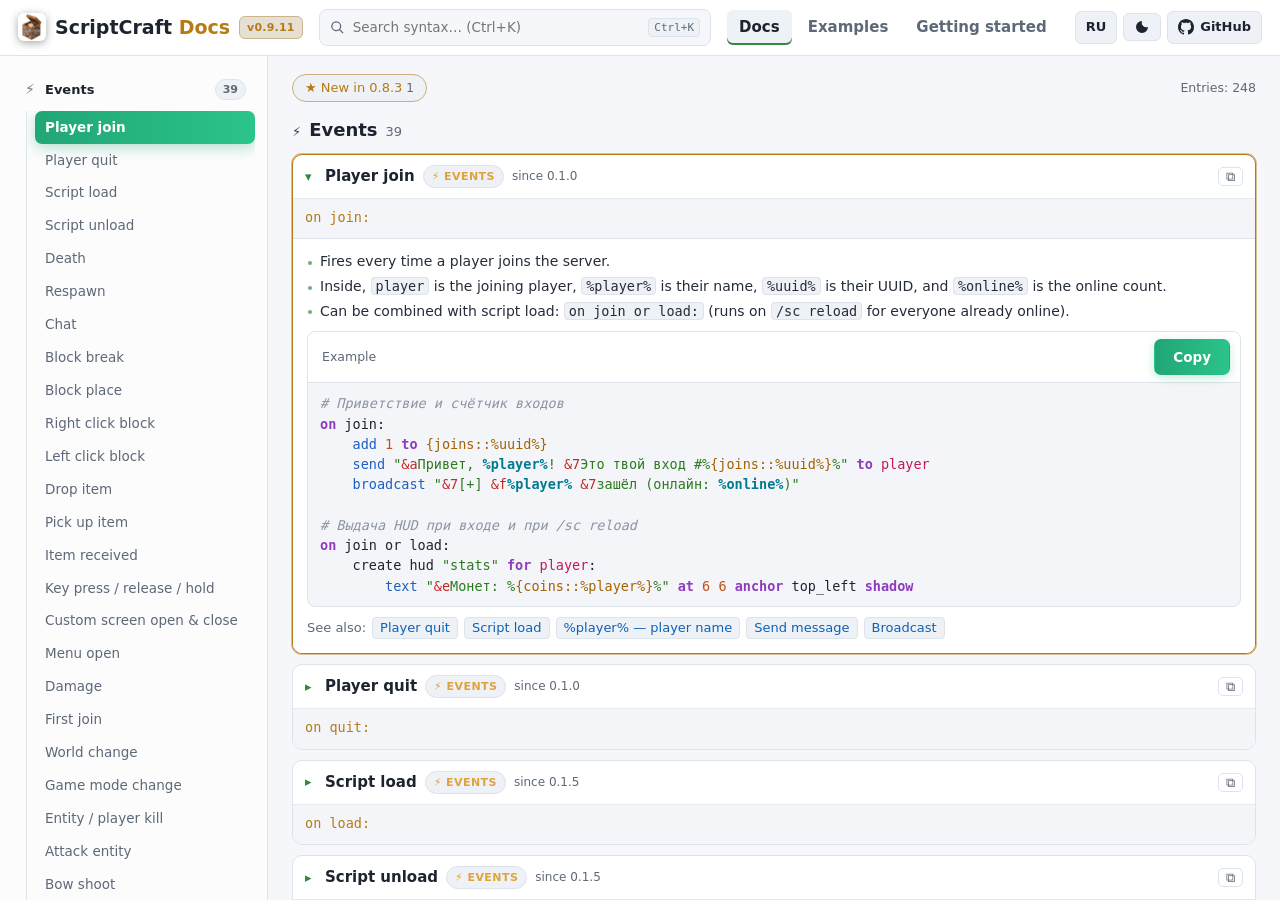
==== docs/index.html @ e04c00e5 "v0.9.11: Mixin dynamic real modid:item/block registration (Login Handshake + Variant B hot /sc reloa" ====
<!DOCTYPE html>
<html lang="en" data-lang="en" data-theme="dark">

<head>
  <meta charset="utf-8">
  <meta name="viewport" content="width=device-width, initial-scale=1, viewport-fit=cover">
  <title>ScriptCraft Docs</title>
  <meta name="description"
    content="ScriptCraft scripting language for Minecraft Forge 1.20.1: events, effects, conditions, expressions, targets, screens, and examples.">
  <link rel="icon" type="image/png" href="assets/icon.png">
  <link rel="stylesheet" href="assets/style.css">
</head>

<body class="ide-body">
  <header class="top ide-top">
    <div class="top-in ide-top-in">
      <div class="top-left">
        <button class="nav-toggle ide-menu-btn" id="nav-toggle" type="button" aria-expanded="false" aria-controls="side"
          aria-label="Menu">☰</button>
        <a class="logo" href="index.html">
          <img class="logo-img" src="assets/icon.png" alt="ScriptCraft">
          <span>ScriptCraft <b>Docs</b></span>
          <span class="ver-pill">v0.9.11</span>
        </a>
      </div>
      <label class="top-search" for="q">
        <svg width="15" height="15" viewBox="0 0 24 24" fill="currentColor" aria-hidden="true">
          <path
            d="M10 2a8 8 0 0 1 6.32 12.9l5.39 5.4-1.41 1.4-5.4-5.39A8 8 0 1 1 10 2zm0 2a6 6 0 1 0 0 12 6 6 0 0 0 0-12z" />
        </svg>
        <input id="q" type="search" autocomplete="off" spellcheck="false" data-i18n-ph="search.ph" aria-label="Search">
        <kbd class="search-kbd">Ctrl+K</kbd>
      </label>
      <nav class="nav ide-nav">
        <a href="index.html" class="active" data-i18n="nav.docs">Docs</a>
        <a href="examples.html" data-i18n="nav.examples">Examples</a>
        <a href="start.html" data-i18n="nav.start">Getting started</a>
      </nav>
      <div class="tools">
        <button class="btn" id="lang-toggle" type="button" data-i18n-title="lang.title"
          title="Переключить на русский"><span data-i18n="lang.btn">RU</span></button>
        <button class="btn" id="theme-toggle" type="button" data-i18n-title="theme.title"
          title="Light / dark theme"><svg viewBox="0 0 24 24" aria-hidden="true">
            <path d="M12 3a9 9 0 1 0 9 9 7 7 0 0 1-9-9z" />
          </svg></button>
        <a class="btn" href="https://github.com/ElgerElg/ScriptCraft" target="_blank" rel="noopener"><svg
            viewBox="0 0 16 16" aria-hidden="true">
            <path
              d="M8 0C3.58 0 0 3.58 0 8c0 3.54 2.29 6.53 5.47 7.59.4.07.55-.17.55-.38 0-.19-.01-.82-.01-1.49-2.01.37-2.53-.49-2.69-.94-.09-.23-.48-.94-.82-1.13-.28-.15-.68-.52-.01-.53.63-.01 1.08.58 1.23.82.72 1.21 1.87.87 2.33.66.07-.52.28-.87.51-1.07-1.78-.2-3.64-.89-3.64-3.95 0-.87.31-1.59.82-2.15-.08-.2-.36-1.02.08-2.12 0 0 .67-.21 2.2.82.64-.18 1.32-.27 2-.27.68 0 1.36.09 2 .27 1.53-1.04 2.2-.82 2.2-.82.44 1.1.16 1.92.08 2.12.51.56.82 1.27.82 2.15 0 3.07-1.87 3.75-3.65 3.95.29.25.54.73.54 1.48 0 1.07-.01 1.93-.01 2.2 0 .21.15.46.55.38A8.013 8.013 0 0 0 16 8c0-4.42-3.58-8-8-8z" />
          </svg><span class="txt" data-i18n="github">GitHub</span></a>
      </div>
    </div>
  </header>

  <div class="ide-shell ide-shell-2col">
    <button class="nav-shade" id="nav-shade" type="button" tabindex="-1" aria-label="Close"></button>
    <aside class="ide-side" id="side"></aside>
    <main class="ide-center" id="center">
      <div class="ide-bar">
        <div class="chips" id="chips"></div>
        <div class="status" id="status"></div>
      </div>
      <div id="list"><noscript>JavaScript is required for search and the syntax list.</noscript></div>
    </main>
  </div>

  <script src="data/syntax.js?v=0.9.11"></script>
  <script src="data/examples.js?v=0.9.11"></script>
  <script src="assets/app.js?v=0.9.11"></script>
  <script src="assets/docs.js?v=0.9.11"></script>
</body>

</html>
---- docs/assets/style.css ----
/* ScriptCraft Docs — общие стили. Темы задаются переменными на html[data-theme]. */
:root, html[data-theme="dark"] {
  --bg: #0c1017; --bg2: #121824; --card: #161d2b; --border: #253045; --text: #e6ecf5; --muted: #8a97ad;
  --accent: #4cc38a; --accent2: #2e8b5f; --gold: #f0b85b; --link: #6cb6ff; --code-bg: #0a0e15; --chip: #1c2536; --mark: #4a3f12;
  --hl-kw: #c792ea; --hl-fn: #82aaff; --hl-str: #c3e88d; --hl-num: #f78c6c; --hl-var: #ffcb6b; --hl-ph: #89ddff;
  --hl-com: #6a7385; --hl-tg: #ff9cac; --hl-col: #f07178; --shadow: 0 10px 28px rgba(0,0,0,.24);
  --accent-soft: rgba(76,195,138,.12); --accent-line: rgba(76,195,138,.34);
  --sb-track: #0f141e; --sb-thumb: #2b3c52; --sb-thumb-hover: #4cc38a;
}
html[data-theme="light"] {
  --bg: #f5f7fa; --bg2: #ffffff; --card: #ffffff; --border: #dde3ea; --text: #1d2430; --muted: #5d6878;
  --accent: #2f8a3c; --accent2: #23702e; --gold: #b87a14; --link: #0b62b8; --code-bg: #f3f5f8; --chip: #eef1f5; --mark: #fff0a8;
  --hl-kw: #8e3bbf; --hl-fn: #1d5fc4; --hl-str: #2c7a1f; --hl-num: #c2511d; --hl-var: #a26200; --hl-ph: #007a91;
  --hl-com: #8a94a3; --hl-tg: #c2185b; --hl-col: #c62828; --shadow: 0 10px 30px rgba(20,30,50,.07);
  --accent-soft: rgba(47,138,60,.09); --accent-line: rgba(47,138,60,.28);
  --sb-track: #eceff3; --sb-thumb: #a9cdb0; --sb-thumb-hover: #2f8a3c;
}
* { box-sizing: border-box; }

/* Полосы прокрутки в цветах сайта (страница, сайдбар, блоки кода) */
html, .side, .code pre, .nav { scrollbar-width: thin; scrollbar-color: var(--sb-thumb) var(--sb-track); }
.side, .code pre, .nav { scrollbar-color: var(--sb-thumb) transparent; }
::-webkit-scrollbar { width: 10px; height: 10px; }
::-webkit-scrollbar-track { background: var(--sb-track); }
::-webkit-scrollbar-thumb { background: var(--sb-thumb); border-radius: 999px; border: 2px solid var(--sb-track); background-clip: padding-box; min-height: 40px; }
::-webkit-scrollbar-thumb:hover { background: var(--sb-thumb-hover); background-clip: padding-box; }
::-webkit-scrollbar-thumb:active { background: var(--accent); background-clip: padding-box; }
::-webkit-scrollbar-corner { background: transparent; }
.side::-webkit-scrollbar, .code pre::-webkit-scrollbar, .nav::-webkit-scrollbar { width: 8px; height: 8px; }
.side::-webkit-scrollbar-track, .code pre::-webkit-scrollbar-track, .nav::-webkit-scrollbar-track { background: transparent; }
.side::-webkit-scrollbar-thumb, .nav::-webkit-scrollbar-thumb { border-color: var(--bg); }
.code pre::-webkit-scrollbar-thumb { border-color: var(--code-bg); }
html { scroll-padding-top: calc(var(--hh, 53px) + var(--sbh, 0px) + 12px); }
body { margin: 0; max-width: 100%; background: var(--bg); color: var(--text); font: 15px/1.55 system-ui, -apple-system, "Segoe UI", Roboto, "Noto Sans", sans-serif; overflow-x: clip; padding-left: env(safe-area-inset-left); padding-right: env(safe-area-inset-right); }
img, video { max-width: 100%; }
a { color: var(--link); text-decoration: none; }
a:hover { text-decoration: underline; }
code, pre, kbd { font-family: ui-monospace, "JetBrains Mono", "Cascadia Code", Consolas, "DejaVu Sans Mono", monospace; font-size: 13.5px; }
:not(pre) > code { background: var(--chip); border: 1px solid var(--border); border-radius: 4px; padding: 0 4px; }
kbd { border: 1px solid var(--border); border-bottom-width: 2px; border-radius: 4px; padding: 0 5px; background: var(--chip); font-size: 12px; }

html[data-lang="ru"] .l-en, html[data-lang="en"] .l-ru { display: none !important; }

/* Шапка */
.top { position: sticky; top: 0; z-index: 20; background: var(--bg2); border-bottom: 1px solid var(--border); }
.top-in { max-width: 1480px; margin: 0 auto; display: flex; align-items: center; gap: 18px; padding: 10px 20px; }
.logo { font-weight: 800; font-size: 19px; color: var(--text); white-space: nowrap; display: flex; align-items: center; gap: 9px; }
.logo:hover { text-decoration: none; }
.logo-img { width: 28px; height: 28px; border-radius: 6px; object-fit: cover; display: block; box-shadow: 0 2px 8px rgba(0,0,0,.35); }
.logo-mark { width: 26px; height: 26px; border-radius: 6px; background: linear-gradient(135deg, var(--accent), #2c6e8f); display: inline-grid; place-items: center; color: #fff; font-size: 13px; font-weight: 900; }
.logo b { color: var(--gold); font-weight: 800; }
.nav { display: flex; gap: 4px; flex: 1; }
.nav a { color: var(--muted); padding: 6px 12px; border-radius: 6px; font-weight: 600; }
.nav a:hover { background: var(--chip); color: var(--text); text-decoration: none; }
.nav a.active { color: var(--text); background: var(--chip); box-shadow: inset 0 -2px 0 var(--accent); }
.tools { display: flex; gap: 6px; align-items: center; }
.btn { background: var(--chip); color: var(--text); border: 1px solid var(--border); border-radius: 6px; padding: 5px 10px; cursor: pointer; font: inherit; font-size: 13px; font-weight: 600; display: inline-flex; align-items: center; gap: 6px; }
.btn:hover { border-color: var(--accent); }
.btn svg { width: 16px; height: 16px; fill: currentColor; }

.wrap { max-width: 1480px; margin: 0 auto; padding: 20px 20px 60px; }
.hero h1 { margin: 0 0 6px; font-size: clamp(28px, 4vw, 42px); line-height: 1.1; letter-spacing: -.035em; }
.hero p { margin: 0; color: var(--muted); max-width: 680px; font-size: 16px; }
.docs-hero { display: flex; align-items: flex-end; justify-content: space-between; gap: 24px; padding: 16px 0 22px; }
.eyebrow { display: block; color: var(--accent); font-size: 12px; font-weight: 800; letter-spacing: .09em; text-transform: uppercase; margin-bottom: 8px; }
.hero-actions { display: flex; gap: 8px; flex: none; }
.btn.primary { color: #fff; background: var(--accent2); border-color: var(--accent); }
.btn.primary:hover { background: var(--accent); text-decoration: none; }
.quickfacts { display: flex; flex-wrap: wrap; gap: 8px 20px; color: var(--muted); font-size: 12px; padding: 9px 12px; background: var(--accent-soft); border: 1px solid var(--accent-line); border-radius: 8px; }
.quickfacts > span { display: inline-flex; align-items: center; gap: 6px; }

/* Поиск и фильтры */
.searchbar { position: sticky; top: var(--hh, 53px); z-index: 10; background: color-mix(in srgb, var(--bg) 92%, transparent); backdrop-filter: blur(12px); padding: 10px 0 12px; border-bottom: 1px solid var(--border); margin-bottom: 16px; }
.search { display: flex; align-items: center; gap: 8px; background: var(--bg2); border: 1px solid var(--border); border-radius: 8px; padding: 0 12px; transition: border-color .15s, box-shadow .15s; }
.search:focus-within { border-color: var(--accent); box-shadow: 0 0 0 3px var(--accent-soft); }
.search input { flex: 1; border: 0; outline: 0; background: transparent; color: var(--text); font: inherit; font-size: 15px; padding: 9px 0; }
.search .hint { color: var(--muted); font-size: 12px; white-space: nowrap; }
.chips { display: flex; flex-wrap: wrap; gap: 6px; margin-top: 10px; }
.chip { background: var(--chip); border: 1px solid var(--border); color: var(--text); border-radius: 999px; padding: 3px 12px; cursor: pointer; font: inherit; font-size: 13px; }
.chip .n { color: var(--muted); margin-left: 4px; font-size: 12px; }
.chip.on { background: var(--accent2); border-color: var(--accent); color: #fff; }
.chip.on .n { color: #d8f5dc; }
.chip.clear { background: transparent; color: var(--muted); }
.status { color: var(--muted); font-size: 13px; margin-top: 8px; }

/* Раскладка документации — Вариант A: 3-колоночный IDE-справочник */
.layout { display: grid; grid-template-columns: 230px minmax(0, 1fr); gap: 20px; align-items: start; }
.layout.layout-3col { grid-template-columns: 236px minmax(0, 1fr) 370px; gap: 20px; }
.side-ico, .chip-ico, .cat-ico { opacity: .88; font-size: 13px; }
.chip.chip-new { border-color: color-mix(in srgb, var(--gold) 50%, var(--border)); color: var(--gold); }
.chip.chip-new.on { background: color-mix(in srgb, var(--gold) 24%, var(--chip)); border-color: var(--gold); color: var(--gold); }
.since.is-new { color: var(--gold); font-weight: 700; }
.card { cursor: pointer; }
.card.selected { border-color: var(--gold); box-shadow: 0 0 0 1px color-mix(in srgb, var(--gold) 55%, transparent), var(--shadow); }
.layout-3col .card-example-inline { display: none; }

/* Правая закреплённая панель живого примера (Quick Example) */
.preview-pane { position: sticky; top: calc(var(--hh, 53px) + var(--sbh, 130px) + 8px); max-height: calc(100vh - var(--hh, 53px) - var(--sbh, 130px) - 20px); overflow: auto; scrollbar-width: thin; scrollbar-color: var(--sb-thumb) transparent; }
.preview-card { background: var(--card); border: 1px solid var(--border); border-radius: 12px; overflow: hidden; box-shadow: var(--shadow); }
.preview-head { display: flex; align-items: center; gap: 8px; padding: 10px 14px; background: var(--bg2); border-bottom: 1px solid var(--border); font-size: 13px; }
.preview-head b { flex: 1; color: var(--gold); letter-spacing: .02em; }
.preview-dot { width: 8px; height: 8px; border-radius: 50%; background: var(--accent); box-shadow: 0 0 8px var(--accent); }
.preview-body { padding: 14px; }
.preview-empty { color: var(--muted); font-size: 13.5px; margin: 8px 0; }
.preview-title-row { display: flex; align-items: center; justify-content: space-between; gap: 8px; flex-wrap: wrap; margin-bottom: 10px; }
.preview-title-row h4 { margin: 0; font-size: 16px; }
.preview-sec { font-size: 11px; text-transform: uppercase; letter-spacing: .06em; color: var(--muted); font-weight: 700; margin: 14px 0 6px; }
.preview-syn { display: grid; gap: 4px; }
.preview-syn-row { display: grid; grid-template-columns: minmax(0, 1fr) 28px; align-items: stretch; background: var(--code-bg); border: 1px solid var(--border); border-radius: 6px; overflow: hidden; }
.preview-syn-row code { padding: 5px 8px; font-size: 12.5px; border: 0; background: transparent; white-space: pre-wrap; word-break: break-word; }
.preview-desc { font-size: 13.5px; margin: 0; }

@media (max-width: 1180px) {
  .layout.layout-3col { grid-template-columns: 220px minmax(0, 1fr); }
  .preview-pane { display: none; }
  .layout-3col .card-example-inline { display: block; }
}
.side { position: sticky; top: calc(var(--hh, 53px) + var(--sbh, 130px) + 8px); max-height: calc(100vh - var(--hh, 53px) - var(--sbh, 130px) - 20px); overflow: auto; font-size: 13.5px; padding-right: 6px; }
.side-tools { display: flex; align-items: center; gap: 4px; margin: 0 0 6px; padding: 0 2px 6px 8px; border-bottom: 1px solid var(--border); font-size: 12px; text-transform: uppercase; letter-spacing: .05em; color: var(--muted); font-weight: 700; }
.side-tools span { flex: 1; }
.side-all { background: transparent; border: 1px solid transparent; color: var(--muted); border-radius: 5px; width: 24px; height: 22px; padding: 0; cursor: pointer; display: inline-grid; place-items: center; }
.side-all svg { width: 14px; height: 14px; }
.side-all:hover { color: var(--accent); background: var(--chip); border-color: var(--border); }
.side-group { margin-bottom: 2px; }
.side-cat { width: 100%; display: flex; align-items: center; gap: 6px; background: transparent; border: 0; border-radius: 5px; padding: 5px 6px 5px 4px; margin-top: 4px; cursor: pointer; font: inherit; font-size: 12px; font-weight: 700; text-transform: uppercase; letter-spacing: .05em; color: var(--muted); text-align: left; }
.side-cat:hover { color: var(--text); background: var(--chip); }
.side-cat:focus-visible, .side-all:focus-visible, .side a:focus-visible { outline: 2px solid var(--accent); outline-offset: -2px; }
.side-cat .chev { width: 14px; height: 14px; flex: none; transition: transform .22s ease; }
.side-group.collapsed .chev { transform: rotate(-90deg); }
.side-name { flex: 1; overflow: hidden; text-overflow: ellipsis; white-space: nowrap; }
.side-n { font-weight: 600; font-size: 11px; background: var(--chip); border: 1px solid var(--border); border-radius: 999px; padding: 0 6px; letter-spacing: 0; }
.side-items { display: grid; grid-template-rows: 1fr; transition: grid-template-rows .22s ease; }
.side-group.collapsed .side-items { grid-template-rows: 0fr; }
.side-inner { overflow: hidden; min-height: 0; padding-left: 10px; margin-left: 10px; border-left: 1px solid var(--border); visibility: visible; transition: visibility 0s; }
.side-group.collapsed .side-inner { visibility: hidden; transition: visibility 0s .22s; }
@media (prefers-reduced-motion: reduce) { .side-items, .side-cat .chev, .side-inner { transition: none !important; } }
.side a { display: block; color: var(--text); padding: 2px 8px; border-radius: 4px; white-space: nowrap; overflow: hidden; text-overflow: ellipsis; }
.side a:hover { background: var(--chip); text-decoration: none; }
.side a.cur { background: var(--chip); color: var(--accent); }

.cat-title { margin: 26px 0 10px; font-size: 18px; display: flex; align-items: baseline; gap: 8px; }
.cat-title:first-child { margin-top: 0; }
.cat-title small { color: var(--muted); font-weight: 400; font-size: 13px; }

.card { background: var(--card); border: 1px solid var(--border); border-radius: 10px; padding: 12px 14px; margin-bottom: 10px; box-shadow: var(--shadow); transition: border-color .15s, transform .15s; }
.card:hover { border-color: color-mix(in srgb, var(--border) 45%, var(--accent)); }
.card.flash { animation: flash 1.6s ease-out; }
@keyframes flash { 0% { border-color: var(--accent); box-shadow: 0 0 0 3px var(--accent); } 100% { } }
.card-h { display: flex; align-items: center; gap: 8px; flex-wrap: wrap; }
.card-h h3 { margin: 0; font-size: 16px; letter-spacing: -.01em; }
.badge { font-size: 11px; font-weight: 700; text-transform: uppercase; letter-spacing: .04em; padding: 2px 8px; border-radius: 999px; background: var(--chip); color: var(--muted); border: 1px solid var(--border); }
.badge.c-events { color: #e0a33a; } .badge.c-effects { color: #5aa9e6; } .badge.c-conditions { color: #c77dde; }
.badge.c-expressions { color: #4fc1b0; } .badge.c-targets { color: #ef6f8a; } .badge.c-structures { color: #8fbf4d; }
.badge.c-screen { color: #e88b4a; } .badge.c-commands { color: #9aa6ff; } .badge.c-config { color: #b0a58f; }
.since { font-size: 12px; color: var(--muted); }
.perma { margin-left: auto; color: var(--muted); font-weight: 700; padding: 0 6px; border-radius: 4px; }
.perma:hover { color: var(--accent); background: var(--chip); text-decoration: none; }
.syntax { margin: 9px 0 8px; display: grid; border: 1px solid var(--border); border-radius: 7px; overflow: hidden; background: var(--code-bg); }
.nav-toggle { display: none; }
.nav-shade { display: none; }
.syntax-row { min-width: 0; display: grid; grid-template-columns: 28px minmax(0, 1fr) 32px; align-items: stretch; border-bottom: 1px solid var(--border); }
.syntax-row:last-child { border-bottom: 0; }
.syntax-index { display: grid; place-items: center; color: var(--muted); background: var(--bg2); border-right: 1px solid var(--border); font: 11px ui-monospace, monospace; user-select: none; }
.syntax code { display: block; border: 0; border-radius: 0; padding: 5px 9px; white-space: pre-wrap; word-break: break-word; background: transparent; }
.syntax-copy { border: 0; border-left: 1px solid var(--border); background: transparent; color: var(--muted); cursor: pointer; font: 15px/1 system-ui; }
.syntax-copy:hover, .syntax-copy.ok { color: var(--accent); background: var(--accent-soft); }
.desc { margin: 7px 0 9px; color: color-mix(in srgb, var(--text) 88%, var(--muted)); }
.desc p { margin: 0 0 6px; }
.desc-lines { list-style: none; display: grid; gap: 3px; margin: 0; padding: 0; }
.desc-lines li { position: relative; padding-left: 13px; }
.desc-lines li::before { content: ""; position: absolute; left: 1px; top: .68em; width: 4px; height: 4px; border-radius: 50%; background: var(--accent); opacity: .7; }
.label { font-size: 12px; text-transform: uppercase; letter-spacing: .05em; color: var(--muted); margin: 10px 0 4px; font-weight: 700; }
.related { margin-top: 10px; font-size: 13px; color: var(--muted); display: flex; gap: 6px; flex-wrap: wrap; align-items: center; }
.related a { background: var(--chip); border: 1px solid var(--border); border-radius: 4px; padding: 0 7px; }
.empty { text-align: center; color: var(--muted); padding: 50px 0; }
mark { background: var(--mark); color: inherit; border-radius: 2px; }

/* Блоки кода */
.code { border: 1px solid var(--border); border-radius: 8px; overflow: hidden; background: var(--code-bg); margin: 8px 0; }
.code-h { display: flex; align-items: center; justify-content: space-between; gap: 10px; padding: 7px 10px 7px 14px; border-bottom: 1px solid var(--border); font-size: 12.5px; color: var(--muted); background: var(--bg2); }
.code-h .copy { padding: 7px 18px; min-height: 34px; font-size: 13.5px; font-weight: 700; border-radius: 7px; background: linear-gradient(90deg, #21a675, #2bc48a); color: #fff; border-color: transparent; box-shadow: 0 3px 10px rgba(33, 166, 117, .24); transition: filter .15s, transform .1s; }
.code-h .copy:hover { filter: brightness(1.08); }
.code-h .copy:active { transform: translateY(1px); }
.code-h .copy.ok { background: var(--accent); border-color: var(--accent); color: #fff; }
.code pre { margin: 0; padding: 10px 12px; overflow: auto; line-height: 1.5; tab-size: 4; }
.code.bare .code-h { position: absolute; }
.hl-kw { color: var(--hl-kw); font-weight: 600; } .hl-fn { color: var(--hl-fn); } .hl-str { color: var(--hl-str); }
.hl-num { color: var(--hl-num); } .hl-var { color: var(--hl-var); } .hl-ph { color: var(--hl-ph); font-weight: 600; }
.hl-com { color: var(--hl-com); font-style: italic; } .hl-tg { color: var(--hl-tg); } .hl-col { color: var(--hl-col); }
.hl-key { color: var(--hl-fn); }

/* Примеры и «Начало» */
.ex-toc { display: flex; flex-wrap: wrap; gap: 8px; margin-bottom: 18px; }
.ex { background: var(--card); border: 1px solid var(--border); border-radius: 12px; padding: 18px 20px; margin-bottom: 22px; box-shadow: var(--shadow); }
.ex h2 { margin: 0 0 6px; font-size: 20px; display: flex; gap: 8px; align-items: center; }
.ex ul { margin: 8px 0 0; padding-left: 20px; }
.ex li { margin: 3px 0; }
.prose { max-width: 900px; }
.prose h2 { margin: 30px 0 10px; font-size: 21px; border-bottom: 1px solid var(--border); padding-bottom: 6px; }
.prose h3 { margin: 20px 0 6px; font-size: 16px; }
.prose table { border-collapse: collapse; width: 100%; font-size: 14px; margin: 8px 0; }
.prose th, .prose td { border: 1px solid var(--border); padding: 6px 10px; text-align: left; vertical-align: top; }
.prose th { background: var(--bg2); }
.note { border-left: 3px solid var(--accent); background: var(--bg2); padding: 8px 14px; border-radius: 0 8px 8px 0; margin: 10px 0; }
.foot { text-align: center; color: var(--muted); font-size: 13px; padding: 20px; border-top: 1px solid var(--border); }

/* ===== Вариант A: полноэкранный 3-колоночный IDE-справочник ===== */
.ide-body { height: 100vh; overflow: hidden; display: flex; flex-direction: column; }
.ide-top { flex: none; background: var(--bg2); border-bottom: 1px solid var(--border); }
.ide-top-in { max-width: none; width: 100%; padding: 9px 18px; gap: 16px; }
.top-left { display: flex; align-items: center; gap: 10px; flex: none; }
.ver-pill { font-size: 11px; font-weight: 800; color: var(--gold); background: color-mix(in srgb, var(--gold) 15%, var(--chip)); border: 1px solid color-mix(in srgb, var(--gold) 45%, var(--border)); border-radius: 6px; padding: 2px 7px; letter-spacing: .02em; }
.top-search { flex: 1; max-width: 460px; margin: 0 auto; display: flex; align-items: center; gap: 8px; background: var(--bg); border: 1px solid var(--border); border-radius: 8px; padding: 0 10px; transition: border-color .15s, box-shadow .15s; }
.top-search:focus-within { border-color: var(--accent); box-shadow: 0 0 0 3px var(--accent-soft); }
.top-search svg { color: var(--muted); flex: none; }
.top-search input { flex: 1; min-width: 0; border: 0; outline: 0; background: transparent; color: var(--text); font: inherit; font-size: 13.5px; padding: 7px 0; }
.search-kbd { font-size: 11px; color: var(--muted); border-bottom-width: 1px; }
.ide-nav { flex: none; }
.ide-menu-btn { display: none; background: var(--chip); color: var(--text); border: 1px solid var(--border); border-radius: 6px; padding: 4px 9px; font-size: 16px; cursor: pointer; }

.ide-shell { flex: 1; min-height: 0; display: grid; grid-template-columns: 268px minmax(0, 1fr); }
.ide-shell.ide-shell-2col { grid-template-columns: 268px minmax(0, 1fr); }
.ide-page-head { margin: 0 0 18px; }
.ide-page-head h1 { margin: 0 0 6px; font-size: 26px; font-weight: 800; letter-spacing: -.02em; }
.ide-page-head p { margin: 0; color: var(--muted); font-size: 14.5px; }
.ide-prose { max-width: none; }
.ide-prose-card { max-width: 920px; background: var(--card); border: 1px solid var(--border); border-radius: 12px; padding: 18px 20px; margin-bottom: 16px; box-shadow: var(--shadow); }
.ide-prose-card h2 { margin: 0 0 10px; font-size: 19px; border-bottom: 1px solid var(--border); padding-bottom: 8px; }
.ex.on { border-color: var(--gold); }
.ex.flash { animation: flash 1.4s ease-out; }
.ide-side { border-right: 1px solid var(--border); background: color-mix(in srgb, var(--bg2) 65%, var(--bg)); overflow-y: auto; padding: 14px 12px 18px; display: flex; flex-direction: column; gap: 14px; }
.side-tree { flex: 1; }
.ide-side .side-cat { font-size: 13px; text-transform: none; letter-spacing: 0; color: var(--text); padding: 7px 9px; border-radius: 7px; margin-top: 2px; }
.ide-side .side-cat:hover { background: var(--chip); }
.ide-side .side-ico { width: 18px; text-align: center; color: var(--muted); font-size: 14px; }
.ide-side .side-n { background: var(--chip); color: var(--muted); border: 1px solid var(--border); font-size: 11px; padding: 1px 7px; border-radius: 999px; }
.ide-side .side-inner { margin-left: 14px; padding-left: 8px; border-left: 1px solid var(--border); margin-top: 3px; margin-bottom: 6px; }
.ide-side a { display: block; color: var(--muted); padding: 6px 10px; border-radius: 7px; font-size: 13.5px; white-space: nowrap; overflow: hidden; text-overflow: ellipsis; transition: background .12s, color .12s; }
.ide-side a:hover { background: var(--chip); color: var(--text); text-decoration: none; }
.ide-side a.cur { background: linear-gradient(90deg, #21a675, #2bc48a); color: #fff; font-weight: 700; box-shadow: 0 4px 14px rgba(33, 166, 117, .32); }

.side-ex { background: var(--card); border: 1px solid var(--border); border-radius: 10px; padding: 11px 12px; }
.side-ex-h { font-weight: 800; font-size: 13px; color: var(--text); margin-bottom: 6px; }
.side-ex-link { font-size: 12.5px !important; padding: 4px 6px !important; color: var(--link) !important; }
.side-ex-all { font-size: 12px !important; padding: 5px 6px 2px !important; color: var(--gold) !important; font-weight: 600; }

.ide-center { overflow-y: auto; padding: 18px 24px 40px; min-width: 0; }
.ide-bar { display: flex; align-items: center; justify-content: space-between; gap: 10px; flex-wrap: wrap; margin-bottom: 14px; }
.ide-bar .chips { margin: 0; }
.ide-bar .status { margin: 0; font-size: 12.5px; }

.ide-crumb { display: flex; align-items: baseline; gap: 8px; flex-wrap: wrap; margin: 0 0 14px; }
.ide-crumb > span:first-child { color: var(--muted); font-size: 20px; font-weight: 700; }
.ide-crumb > b { color: var(--border); font-size: 20px; font-weight: 400; }
.ide-crumb h1 { margin: 0; font-size: 22px; font-weight: 800; letter-spacing: -.02em; }
.ide-crumb .since { margin-left: auto; }

.ide-focus-card { background: var(--card); border: 1px solid var(--border); border-radius: 12px; overflow: hidden; box-shadow: var(--shadow); }
.ide-primary-syn { padding: 14px 16px; background: var(--code-bg); border-bottom: 1px solid var(--border); }
.ide-primary-syn code { font-size: 14.5px; color: var(--gold); background: transparent; border: 0; padding: 0; white-space: pre-wrap; word-break: break-word; }
.ide-tabs { display: flex; align-items: center; gap: 4px; padding: 0 12px; background: var(--bg2); border-bottom: 1px solid var(--border); }
.ide-tab { background: transparent; border: 0; color: var(--muted); padding: 10px 10px; font: inherit; font-size: 13px; font-weight: 600; cursor: pointer; position: relative; }
.ide-tab:hover { color: var(--text); }
.ide-tab.on { color: var(--accent); }
.ide-tab.on::after { content: ""; position: absolute; left: 8px; right: 8px; bottom: 0; height: 2px; background: var(--accent); border-radius: 2px; }
.ide-tab small { opacity: .7; margin-left: 3px; }
.ide-tab-copy { margin-left: auto; padding: 3px 10px; font-size: 12px; }
.ide-tab-panel { padding: 14px 16px; }
.ide-syn-list { display: grid; gap: 6px; margin-bottom: 12px; }
.ide-syn-row { display: grid; grid-template-columns: 24px minmax(0, 1fr) 28px; align-items: stretch; background: var(--code-bg); border: 1px solid var(--border); border-radius: 7px; overflow: hidden; }
.ide-syn-idx { display: grid; place-items: center; font: 11px ui-monospace, monospace; color: var(--muted); background: var(--bg2); border-right: 1px solid var(--border); }
.ide-syn-row code { padding: 6px 10px; background: transparent; border: 0; white-space: pre-wrap; word-break: break-word; }
.ide-focus-desc { margin: 0; font-size: 14px; }
.ide-meta-row { display: flex; align-items: center; gap: 10px; margin-top: 12px; padding-top: 10px; border-top: 1px solid var(--border); }
.ide-perma { margin-left: auto; font-family: ui-monospace, monospace; font-size: 12px; color: var(--muted); }
.ide-rel-grid { display: grid; grid-template-columns: repeat(auto-fill, minmax(190px, 1fr)); gap: 8px; }
.ide-rel-card { display: flex; flex-direction: column; gap: 4px; padding: 9px 11px; background: var(--code-bg); border: 1px solid var(--border); border-radius: 8px; color: var(--text); }
.ide-rel-card:hover { border-color: var(--accent); text-decoration: none; }
.ide-rel-card b { font-size: 13px; }
.ide-rel-card code { font-size: 11.5px; color: var(--muted); border: 0; background: transparent; padding: 0; white-space: nowrap; overflow: hidden; text-overflow: ellipsis; }

.ide-more-h { display: flex; align-items: center; gap: 8px; margin: 22px 0 10px; font-size: 12px; font-weight: 800; text-transform: uppercase; letter-spacing: .06em; color: var(--muted); }
.ide-more-h small { background: var(--chip); border: 1px solid var(--border); border-radius: 999px; padding: 0 7px; font-weight: 700; }
.ide-mini-grid { display: grid; gap: 8px; }
.ide-mini { background: var(--card); border: 1px solid var(--border); border-radius: 9px; padding: 10px 13px; cursor: pointer; transition: border-color .14s, background .14s; }
.ide-mini:hover { border-color: var(--accent); background: color-mix(in srgb, var(--card) 85%, var(--accent-soft)); }
.ide-mini.on { border-color: var(--gold); box-shadow: inset 3px 0 0 var(--gold); }
.ide-mini-h { display: flex; align-items: center; gap: 8px; flex-wrap: wrap; margin-bottom: 5px; }
.ide-mini-h b { font-size: 14px; }
.ide-mini-code { background: var(--code-bg); border: 1px solid var(--border); border-radius: 6px; padding: 5px 9px; }
.ide-mini-code code { background: transparent; border: 0; padding: 0; font-size: 12.5px; color: var(--hl-fn); white-space: pre-wrap; word-break: break-word; }

.ide-acc { background: var(--card); border: 1px solid var(--border); border-radius: 10px; margin-bottom: 10px; overflow: hidden; transition: border-color .15s, box-shadow .15s; }
.ide-acc:hover { border-color: color-mix(in srgb, var(--border) 45%, var(--accent)); }
.ide-acc.on { border-color: var(--gold); box-shadow: 0 0 0 1px color-mix(in srgb, var(--gold) 45%, transparent); }
.ide-acc.flash { animation: flash 1.4s ease-out; }
.ide-acc-head { display: flex; align-items: center; gap: 8px; flex-wrap: wrap; padding: 10px 12px; cursor: pointer; user-select: none; }
.ide-acc-head h3 { margin: 0; font-size: 15px; font-weight: 700; }
.ide-acc-chev { color: var(--accent); font-size: 13px; width: 12px; flex: none; }
.ide-head-copy { margin-left: auto; border: 1px solid var(--border); border-radius: 5px; padding: 2px 7px; font-size: 13px; }
.ide-acc-syn { padding: 7px 12px 9px; border-top: 1px solid color-mix(in srgb, var(--border) 60%, transparent); background: var(--code-bg); cursor: pointer; }
.ide-acc-syn code { background: transparent; border: 0; padding: 0; color: var(--gold); font-size: 13.5px; white-space: pre-wrap; word-break: break-word; }
.ide-acc-body { padding: 12px 14px 14px; border-top: 1px solid var(--border); background: color-mix(in srgb, var(--bg2) 40%, var(--card)); }
.ide-prev-sub { color: var(--muted); font-size: 13px; margin: -8px 0 12px; }

.ide-preview { border-left: 1px solid var(--border); background: color-mix(in srgb, var(--bg2) 55%, var(--bg)); overflow-y: auto; padding: 18px 18px 32px; }
.ide-prev-h { margin: 0 0 14px; font-size: 18px; font-weight: 800; letter-spacing: -.015em; }
.ide-editor-box { background: var(--code-bg); border: 1px solid var(--border); border-radius: 10px; overflow: hidden; box-shadow: var(--shadow); }
.ide-editor-tabs { display: flex; background: var(--bg2); border-bottom: 1px solid var(--border); }
.ide-editor-tab { padding: 8px 14px; font-family: ui-monospace, monospace; font-size: 12.5px; color: var(--text); background: var(--code-bg); border-right: 1px solid var(--border); border-top: 2px solid var(--accent); }
.ide-editor-body { display: grid; grid-template-columns: 34px minmax(0, 1fr); min-height: 190px; }
.ide-gutter { padding: 12px 6px 12px 0; text-align: right; color: var(--muted); opacity: .65; font: 12.5px/1.6 ui-monospace, monospace; user-select: none; border-right: 1px solid color-mix(in srgb, var(--border) 60%, transparent); display: flex; flex-direction: column; }
.ide-pre { margin: 0; padding: 12px 12px; overflow: auto; font: 13px/1.6 ui-monospace, "JetBrains Mono", Consolas, monospace; tab-size: 4; color: var(--text); }
.ide-run-btn { width: 100%; margin-top: 12px; padding: 10px 14px; border: 0; border-radius: 8px; background: linear-gradient(90deg, #21a675, #2bc48a); color: #fff; font: inherit; font-size: 14px; font-weight: 700; cursor: pointer; box-shadow: 0 6px 18px rgba(33, 166, 117, .28); transition: filter .15s, transform .1s; }
.ide-run-btn:hover { filter: brightness(1.08); }
.ide-run-btn:active { transform: translateY(1px); }
.ide-output-box { margin-top: 10px; padding: 9px 12px; background: var(--code-bg); border: 1px solid var(--border); border-radius: 8px; font: 12.5px/1.45 ui-monospace, monospace; color: var(--muted); }

@media (max-width: 1180px) {
  .ide-shell { grid-template-columns: 240px minmax(0, 1fr); }
  .ide-preview { display: none; }
}
@media (max-width: 900px) {
  .ide-body { height: auto; overflow: visible; }
  .ide-shell { grid-template-columns: 1fr; }
  .ide-menu-btn { display: inline-flex; }
  .top-search { order: 4; flex-basis: 100%; max-width: none; }
  .ide-side { position: fixed; z-index: 40; top: 0; left: 0; width: min(300px, 86vw); height: 100dvh; transform: translateX(-105%); transition: transform .2s ease; }
  html.nav-open .ide-side { transform: translateX(0); box-shadow: 8px 0 28px rgba(0,0,0,.45); }
}

@media (max-width: 900px) {
  .layout { grid-template-columns: 1fr; }
  .docs-hero { align-items: flex-start; flex-direction: column; padding-top: 6px; }
  .hero-actions { width: 100%; flex-wrap: wrap; }
  .hero-actions .btn { justify-content: center; flex: 1; }
  .quickfacts { margin-top: -8px; }
  .top { padding-top: env(safe-area-inset-top); }
  .top-in { flex-wrap: wrap; gap: 8px 12px; padding: 8px 14px; }
  .nav { order: 3; flex-basis: 100%; overflow-x: auto; }
  .nav a { min-height: 40px; display: inline-flex; align-items: center; }
  .tools { margin-left: auto; }
  .btn, .chip, .nav-toggle { min-height: 40px; }
  .searchbar { position: static; }
  .wrap { padding: 16px 14px 40px; }
  .search .hint { display: none; }
  .btn .txt { display: none; }
  .nav-toggle { display: inline-flex; margin: 0 0 10px; }
  .prose { max-width: 100%; }
  .prose table { display: block; overflow-x: auto; }
  .card, .ex { padding: 14px; }
  .side {
    display: block;
    position: fixed;
    z-index: 40;
    top: 0;
    left: 0;
    width: min(320px, 88vw);
    height: 100dvh;
    max-height: 100dvh;
    margin: 0;
    padding: 16px 12px calc(20px + env(safe-area-inset-bottom));
    padding-left: max(12px, env(safe-area-inset-left));
    background: var(--bg2);
    border-right: 1px solid var(--border);
    box-shadow: none;
    transform: translateX(-105%);
    transition: transform .2s ease;
  }
  .side a, .side-cat { min-height: 40px; display: flex; align-items: center; }
  html.nav-open .side { transform: translateX(0); box-shadow: 8px 0 28px rgba(0, 0, 0, .35); }
  html.nav-open .nav-shade { display: block; position: fixed; inset: 0; z-index: 30; background: rgba(0, 0, 0, .45); border: 0; padding: 0; }
  html.nav-open, html.nav-open body { overflow: hidden; }
}
@media (prefers-reduced-motion: reduce) {
  .side { transition: none; }
}

/* Download resource archive button in Examples */
.dl-row { display: flex; flex-wrap: wrap; gap: 10px; margin: 12px 0 16px; }
.dl-btn { display: inline-flex; align-items: center; gap: 10px; padding: 9px 14px; border-radius: 8px;
  border: 1px solid rgba(56, 189, 248, 0.35); background: rgba(56, 189, 248, 0.1);
  color: inherit; text-decoration: none; transition: background 0.15s, border-color 0.15s, transform 0.15s; }
.dl-btn:hover { background: rgba(56, 189, 248, 0.18); border-color: rgba(56, 189, 248, 0.65); transform: translateY(-1px); }
.dl-ico { font-size: 16px; line-height: 1; }
.dl-meta { display: flex; flex-direction: column; gap: 2px; }
.dl-meta strong { font-size: 13px; }
.dl-meta small { font-size: 11px; opacity: 0.78; }
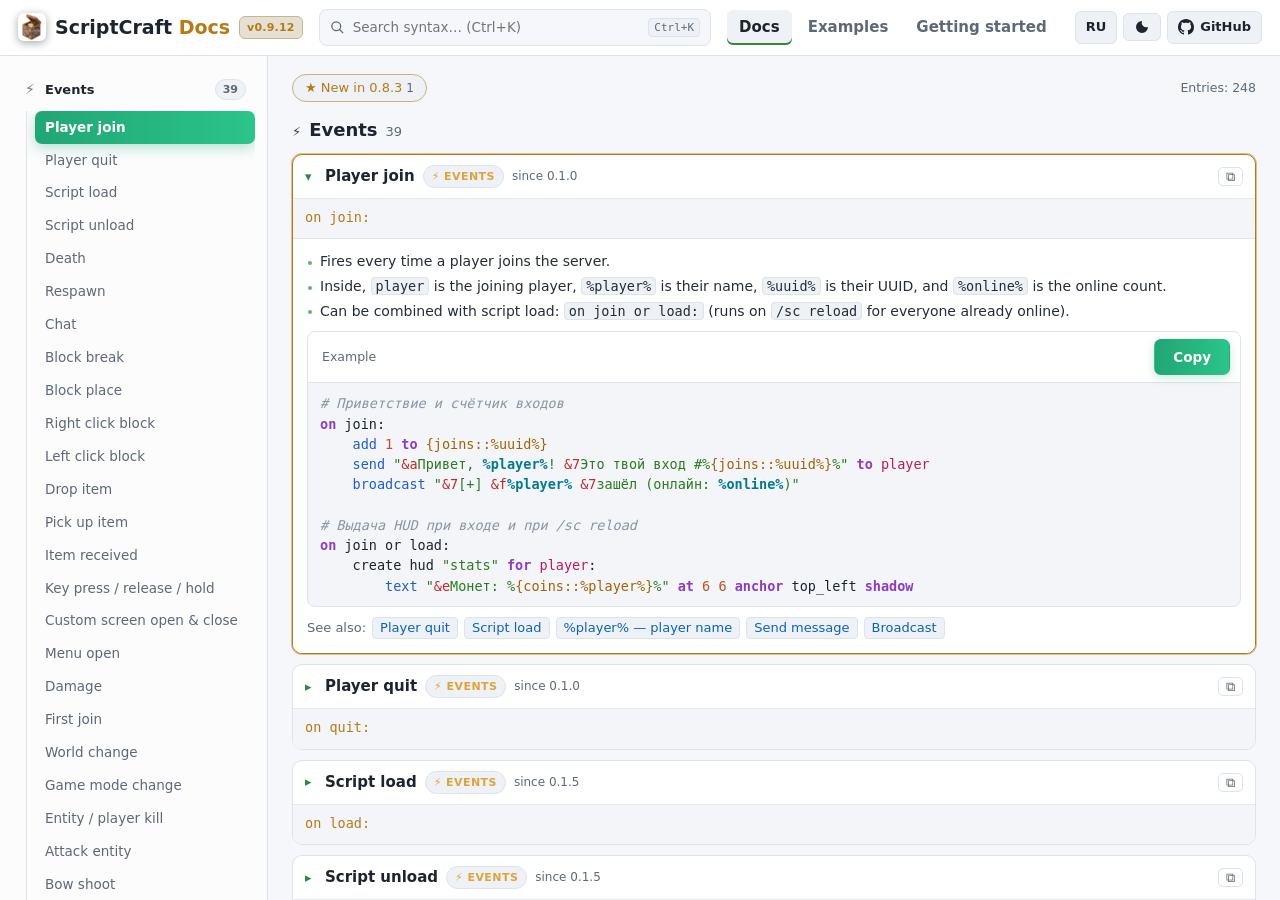
==== commit 6ac5035c: "v0.9.12: Fix &/hex color formatting & lore in define/GeckoLib, auto-enable real modid:item IDs with " ====
--- a/docs/index.html
+++ b/docs/index.html
@@ -20,7 +20,7 @@
         <a class="logo" href="index.html">
           <img class="logo-img" src="assets/icon.png" alt="ScriptCraft">
           <span>ScriptCraft <b>Docs</b></span>
-          <span class="ver-pill">v0.9.11</span>
+          <span class="ver-pill">v0.9.12</span>
         </a>
       </div>
       <label class="top-search" for="q">
@@ -64,10 +64,10 @@
     </main>
   </div>
 
-  <script src="data/syntax.js?v=0.9.11"></script>
-  <script src="data/examples.js?v=0.9.11"></script>
-  <script src="assets/app.js?v=0.9.11"></script>
-  <script src="assets/docs.js?v=0.9.11"></script>
+  <script src="data/syntax.js?v=0.9.12"></script>
+  <script src="data/examples.js?v=0.9.12"></script>
+  <script src="assets/app.js?v=0.9.12"></script>
+  <script src="assets/docs.js?v=0.9.12"></script>
 </body>
 
 </html>
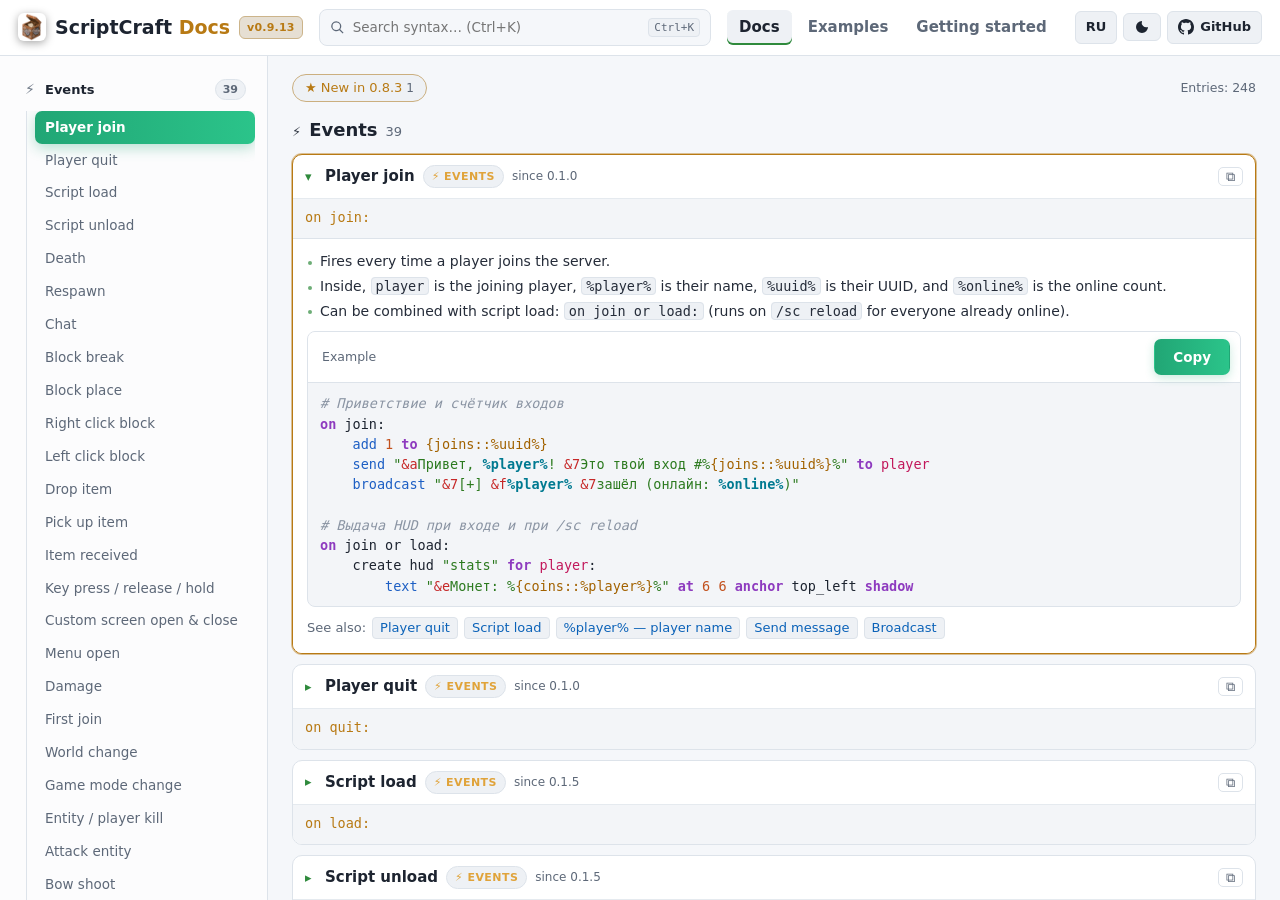
==== commit cb7e1f12: "v0.9.13: Replace full-screen loading overlays with compact top-left toast-style download widget (%, " ====
--- a/docs/index.html
+++ b/docs/index.html
@@ -20,7 +20,7 @@
         <a class="logo" href="index.html">
           <img class="logo-img" src="assets/icon.png" alt="ScriptCraft">
           <span>ScriptCraft <b>Docs</b></span>
-          <span class="ver-pill">v0.9.12</span>
+          <span class="ver-pill">v0.9.13</span>
         </a>
       </div>
       <label class="top-search" for="q">
@@ -64,10 +64,10 @@
     </main>
   </div>
 
-  <script src="data/syntax.js?v=0.9.12"></script>
-  <script src="data/examples.js?v=0.9.12"></script>
-  <script src="assets/app.js?v=0.9.12"></script>
-  <script src="assets/docs.js?v=0.9.12"></script>
+  <script src="data/syntax.js?v=0.9.13"></script>
+  <script src="data/examples.js?v=0.9.13"></script>
+  <script src="assets/app.js?v=0.9.13"></script>
+  <script src="assets/docs.js?v=0.9.13"></script>
 </body>
 
 </html>
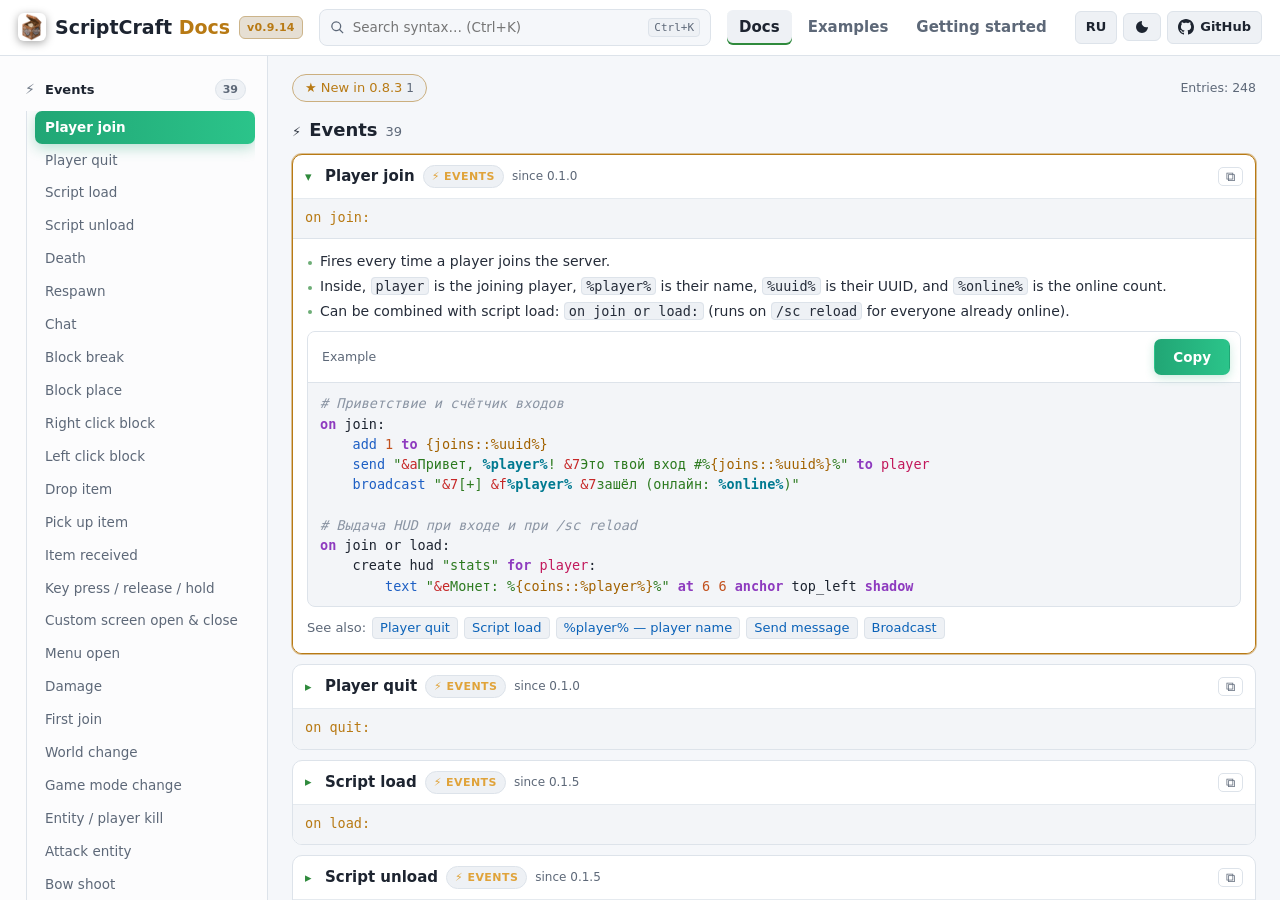
==== commit 35495866: "v0.9.14: Fix MappedRegistry intrusive holder freeze deadlock on client handshake & clean top-left do" ====
--- a/docs/index.html
+++ b/docs/index.html
@@ -20,7 +20,7 @@
         <a class="logo" href="index.html">
           <img class="logo-img" src="assets/icon.png" alt="ScriptCraft">
           <span>ScriptCraft <b>Docs</b></span>
-          <span class="ver-pill">v0.9.13</span>
+          <span class="ver-pill">v0.9.14</span>
         </a>
       </div>
       <label class="top-search" for="q">
@@ -64,10 +64,10 @@
     </main>
   </div>
 
-  <script src="data/syntax.js?v=0.9.13"></script>
-  <script src="data/examples.js?v=0.9.13"></script>
-  <script src="assets/app.js?v=0.9.13"></script>
-  <script src="assets/docs.js?v=0.9.13"></script>
+  <script src="data/syntax.js?v=0.9.14"></script>
+  <script src="data/examples.js?v=0.9.14"></script>
+  <script src="assets/app.js?v=0.9.14"></script>
+  <script src="assets/docs.js?v=0.9.14"></script>
 </body>
 
 </html>
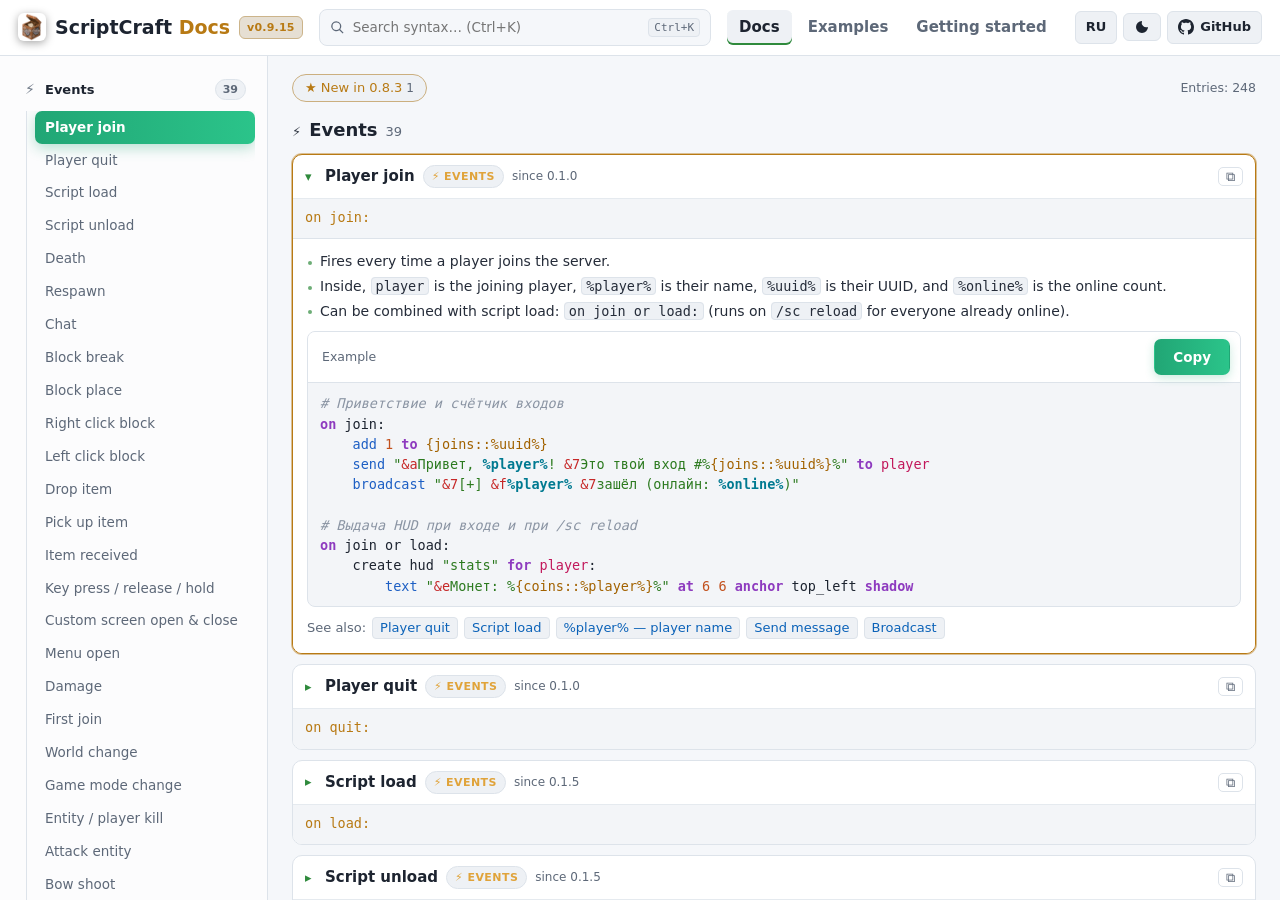
==== commit e78a4ffb: "v0.9.15: Fix dynamic ItemModelShaper & helmet cube, block LMB/RMB in cutscenes, sync define entity f" ====
--- a/docs/index.html
+++ b/docs/index.html
@@ -20,7 +20,7 @@
         <a class="logo" href="index.html">
           <img class="logo-img" src="assets/icon.png" alt="ScriptCraft">
           <span>ScriptCraft <b>Docs</b></span>
-          <span class="ver-pill">v0.9.14</span>
+          <span class="ver-pill">v0.9.15</span>
         </a>
       </div>
       <label class="top-search" for="q">
@@ -64,10 +64,10 @@
     </main>
   </div>
 
-  <script src="data/syntax.js?v=0.9.14"></script>
-  <script src="data/examples.js?v=0.9.14"></script>
-  <script src="assets/app.js?v=0.9.14"></script>
-  <script src="assets/docs.js?v=0.9.14"></script>
+  <script src="data/syntax.js?v=0.9.15"></script>
+  <script src="data/examples.js?v=0.9.15"></script>
+  <script src="assets/app.js?v=0.9.15"></script>
+  <script src="assets/docs.js?v=0.9.15"></script>
 </body>
 
 </html>
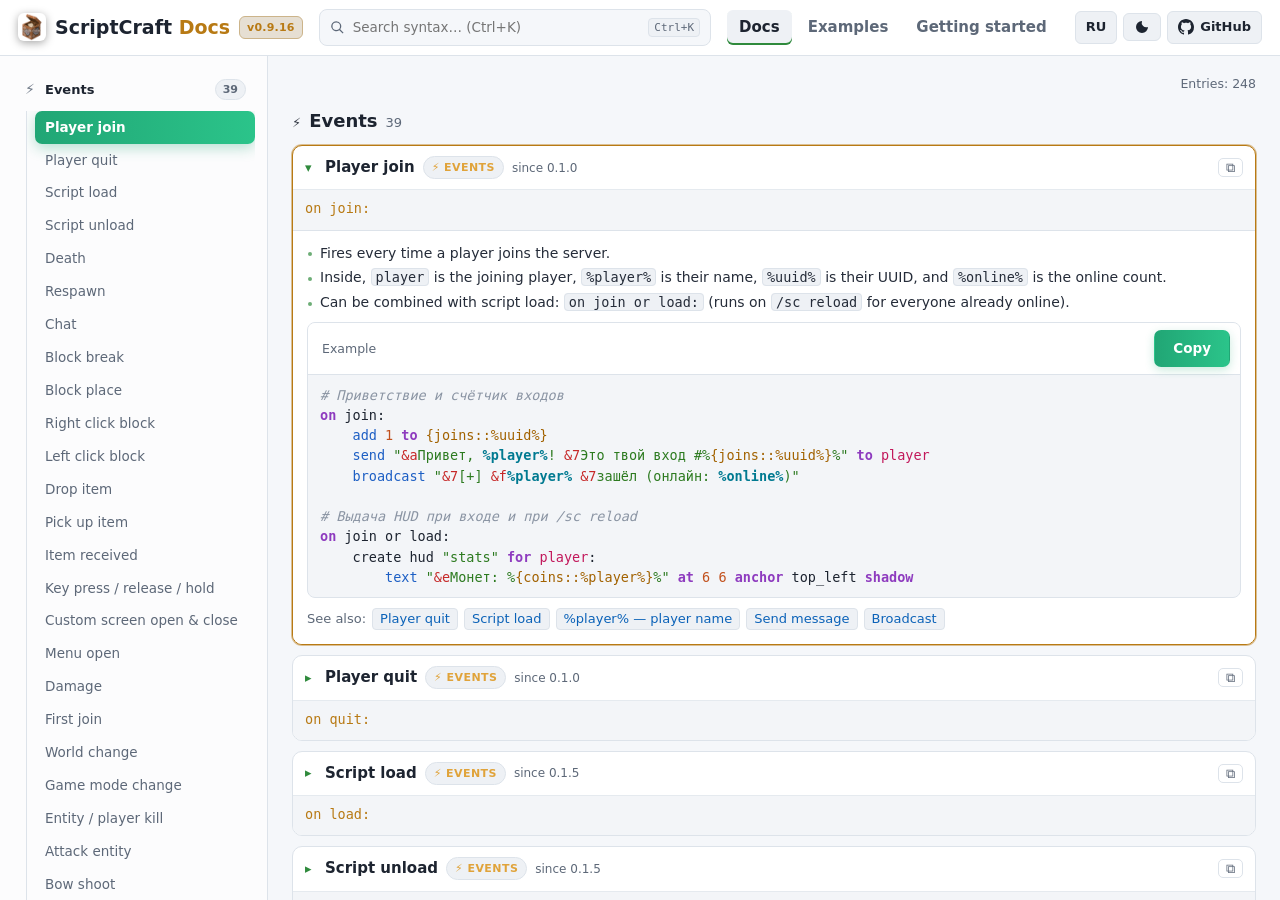
==== commit 14af5368: "v0.9.16: top-most Studio system modals/menus and direct Journal error line jump" ====
--- a/docs/index.html
+++ b/docs/index.html
@@ -20,7 +20,7 @@
         <a class="logo" href="index.html">
           <img class="logo-img" src="assets/icon.png" alt="ScriptCraft">
           <span>ScriptCraft <b>Docs</b></span>
-          <span class="ver-pill">v0.9.15</span>
+          <span class="ver-pill">v0.9.16</span>
         </a>
       </div>
       <label class="top-search" for="q">
@@ -64,10 +64,10 @@
     </main>
   </div>
 
-  <script src="data/syntax.js?v=0.9.15"></script>
-  <script src="data/examples.js?v=0.9.15"></script>
-  <script src="assets/app.js?v=0.9.15"></script>
-  <script src="assets/docs.js?v=0.9.15"></script>
+  <script src="data/syntax.js?v=0.9.16"></script>
+  <script src="data/examples.js?v=0.9.16"></script>
+  <script src="assets/app.js?v=0.9.16"></script>
+  <script src="assets/docs.js?v=0.9.16"></script>
 </body>
 
 </html>
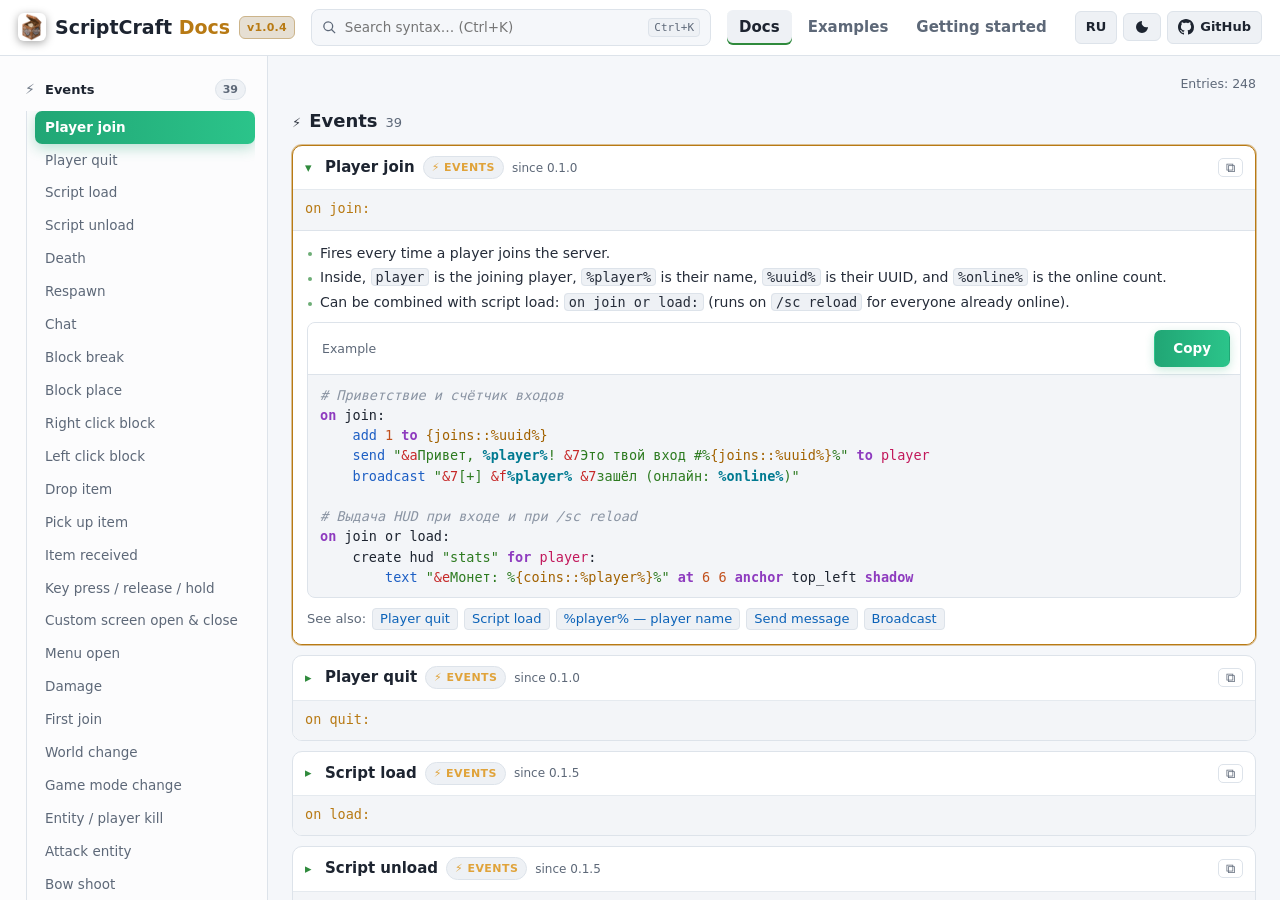
==== commit 022a5e55: "Bump mod and docs version to 1.0.4" ====
--- a/docs/index.html
+++ b/docs/index.html
@@ -20,7 +20,7 @@
         <a class="logo" href="index.html">
           <img class="logo-img" src="assets/icon.png" alt="ScriptCraft">
           <span>ScriptCraft <b>Docs</b></span>
-          <span class="ver-pill">v0.9.16</span>
+          <span class="ver-pill">v1.0.4</span>
         </a>
       </div>
       <label class="top-search" for="q">
@@ -64,10 +64,10 @@
     </main>
   </div>
 
-  <script src="data/syntax.js?v=0.9.16"></script>
-  <script src="data/examples.js?v=0.9.16"></script>
-  <script src="assets/app.js?v=0.9.16"></script>
-  <script src="assets/docs.js?v=0.9.16"></script>
+  <script src="data/syntax.js?v=1.0.4"></script>
+  <script src="data/examples.js?v=1.0.4"></script>
+  <script src="assets/app.js?v=1.0.4"></script>
+  <script src="assets/docs.js?v=1.0.4"></script>
 </body>
 
 </html>
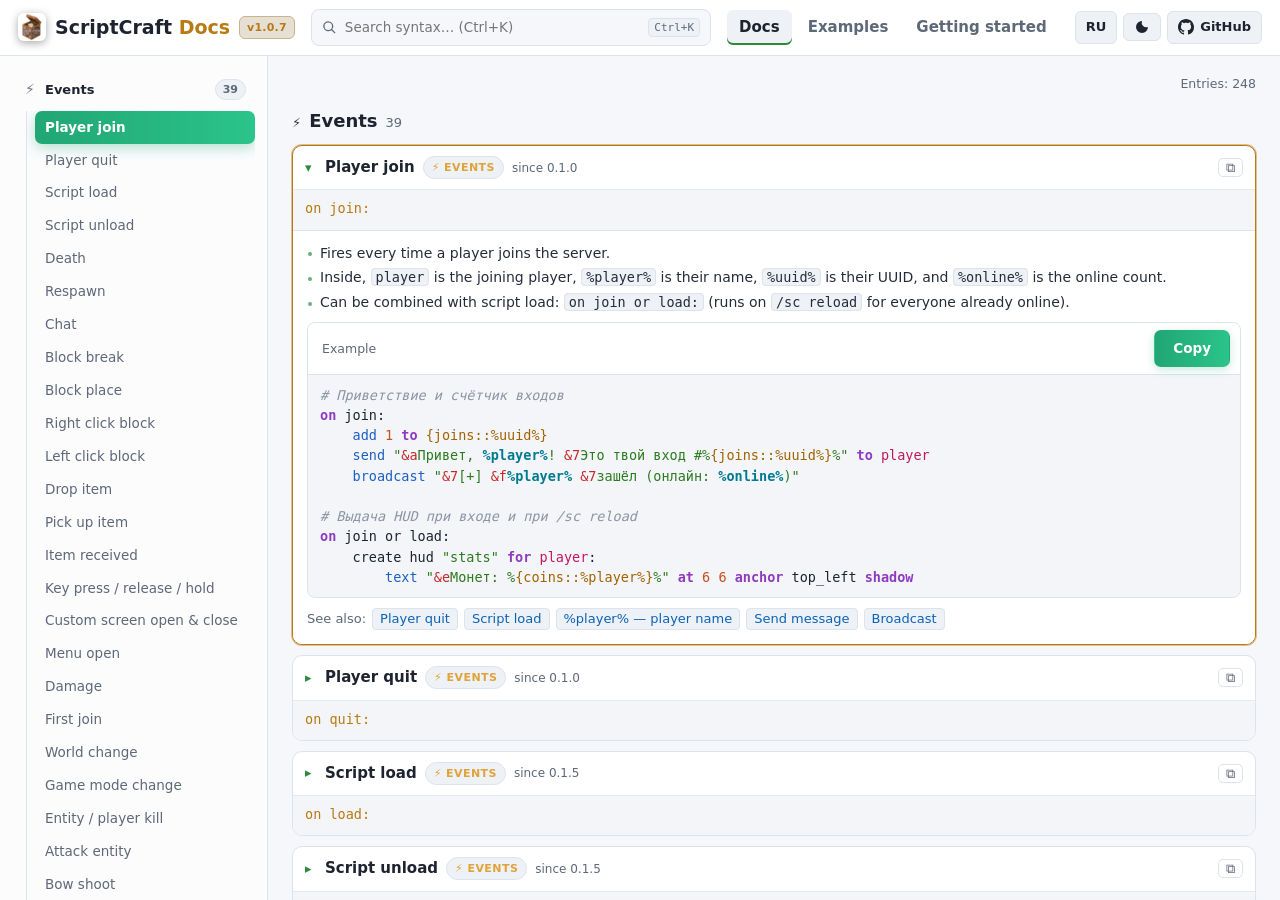
==== commit f02623ee: "Bump mod and docs version to 1.0.7" ====
--- a/docs/index.html
+++ b/docs/index.html
@@ -20,7 +20,7 @@
         <a class="logo" href="index.html">
           <img class="logo-img" src="assets/icon.png" alt="ScriptCraft">
           <span>ScriptCraft <b>Docs</b></span>
-          <span class="ver-pill">v1.0.4</span>
+          <span class="ver-pill">v1.0.7</span>
         </a>
       </div>
       <label class="top-search" for="q">
@@ -64,10 +64,10 @@
     </main>
   </div>
 
-  <script src="data/syntax.js?v=1.0.4"></script>
-  <script src="data/examples.js?v=1.0.4"></script>
-  <script src="assets/app.js?v=1.0.4"></script>
-  <script src="assets/docs.js?v=1.0.4"></script>
+  <script src="data/syntax.js?v=1.0.7"></script>
+  <script src="data/examples.js?v=1.0.7"></script>
+  <script src="assets/app.js?v=1.0.7"></script>
+  <script src="assets/docs.js?v=1.0.7"></script>
 </body>
 
 </html>
